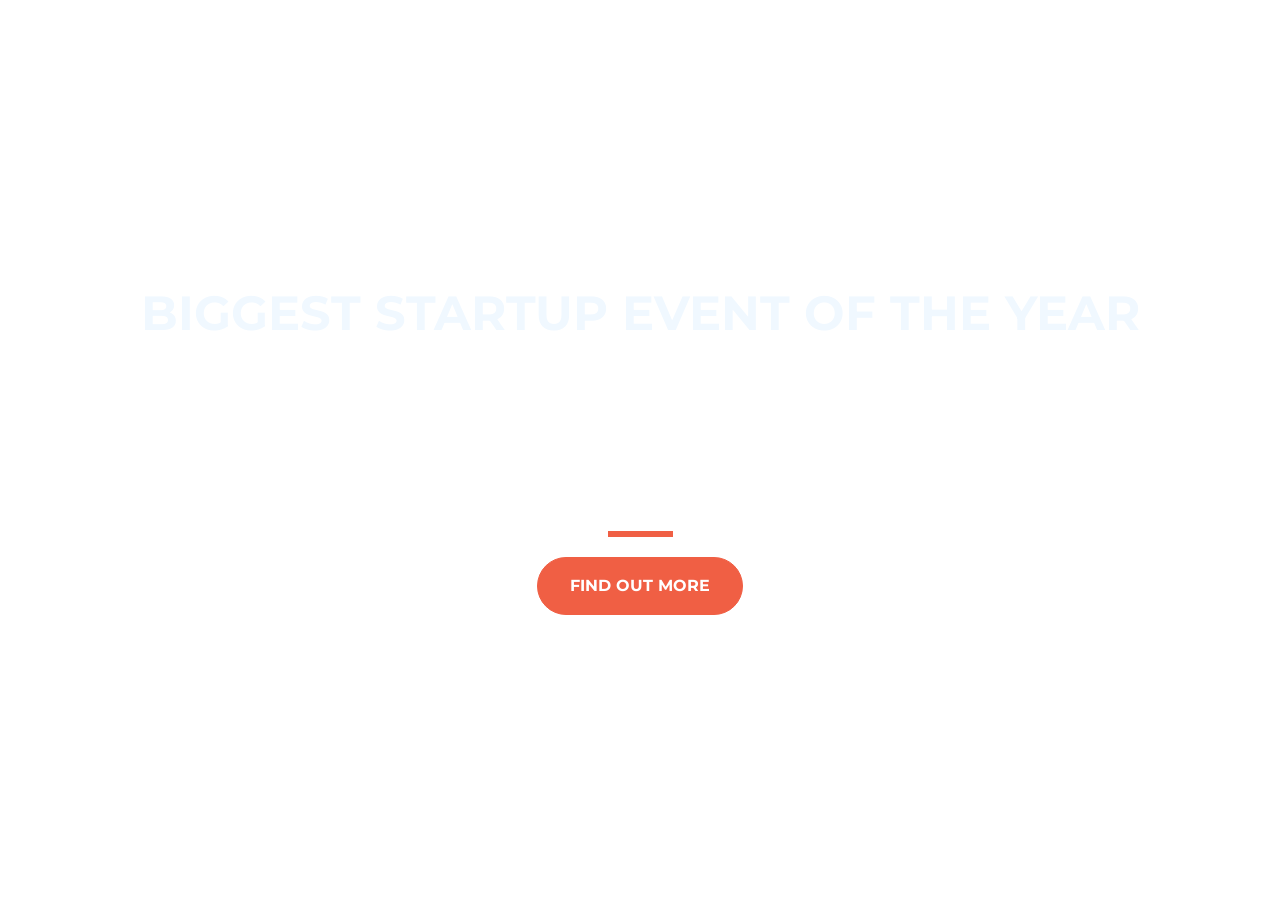
==== index.html @ ffcfa3ed "uploading website" ====
<!DOCTYPE html>
<html>
  <head>
    <title>Startup</title>
    <!-- Required meta tags -->
    <meta charset="utf-8" />
    <meta
      name="viewport"
      content="width=device-width, initial-scale=1, shrink-to-fit=no"
    />
    <!-- Google Fonts -->
    <link
      href="https://fonts.googleapis.com/css?family=Montserrat"
      rel="stylesheet"
    />

    <!-- Note that the below Bootstrap file is a specific version. If you grab the most
    current from Bootstrap website, you will see the button grow transition being a lot faster
    than in my video.  Use whichever style sheet you like best! -->
    <!-- Bootstrap CSS from a CDN. This way you don't have to include the bootstrap file yourself -->
    <!-- CSS only -->
    <link
      href="https://cdn.jsdelivr.net/npm/bootstrap@5.3.0-alpha3/dist/css/bootstrap.min.css"
      rel="stylesheet"
      integrity="sha384-KK94CHFLLe+nY2dmCWGMq91rCGa5gtU4mk92HdvYe+M/SXH301p5ILy+dN9+nJOZ"
      crossorigin="anonymous"
    />
    <!-- My own stylesheet -->
    <link href="style.css" rel="stylesheet" />
  </head>
  <body>
    <div class="container d-flex align-items-center h-100">
      <div class="row">
        <header class="text-center col-12">
          <h1 class="text-uppercase">
            <strong>Biggest Startup event of the year</strong>
          </h1>
        </header>
        <div class="buffer col-12"></div>
        <section class="text-center col-12">
          <hr />
          <a href="https://mailchi.mp/f5db78d9e96d/startupcourse">
            <button class="btn btn-primary btn-xl">Find out more</button>
          </a>
        </section>
      </div>
    </div>
  </body>
</html>
---- style.css ----
body,
html {
  width: 100%;
  height: 100%;
  font-family: "Montserrat", sans-serif;
  background: url(header.jpg) no-repeat center center fixed;
  -webkit-background-size: cover;
  -moz-background-size: cover;
  -o-background-size: cover;
  background-size: cover;
}

h1 {
  font-size: 3em;
  color: aliceblue;
}

hr {
  margin: 20px auto;
  color: #f05f44;
  border: 3px solid #f05f44;
  max-width: 65px;
  opacity: 1;
}

.buffer {
  height: 10rem;
}

.btn {
  font-weight: 700;
  border-radius: 300px;
  text-transform: uppercase;
}
.btn-primary {
  background-color: #f05f44;
  border-color: #f05f44;
}
.btn-primary:hover {
  background-color: #ee4b08;
  border-color: #ee4b08;
  border-width: 4px;
}

.btn-xl {
  padding: 1rem 2rem;
}
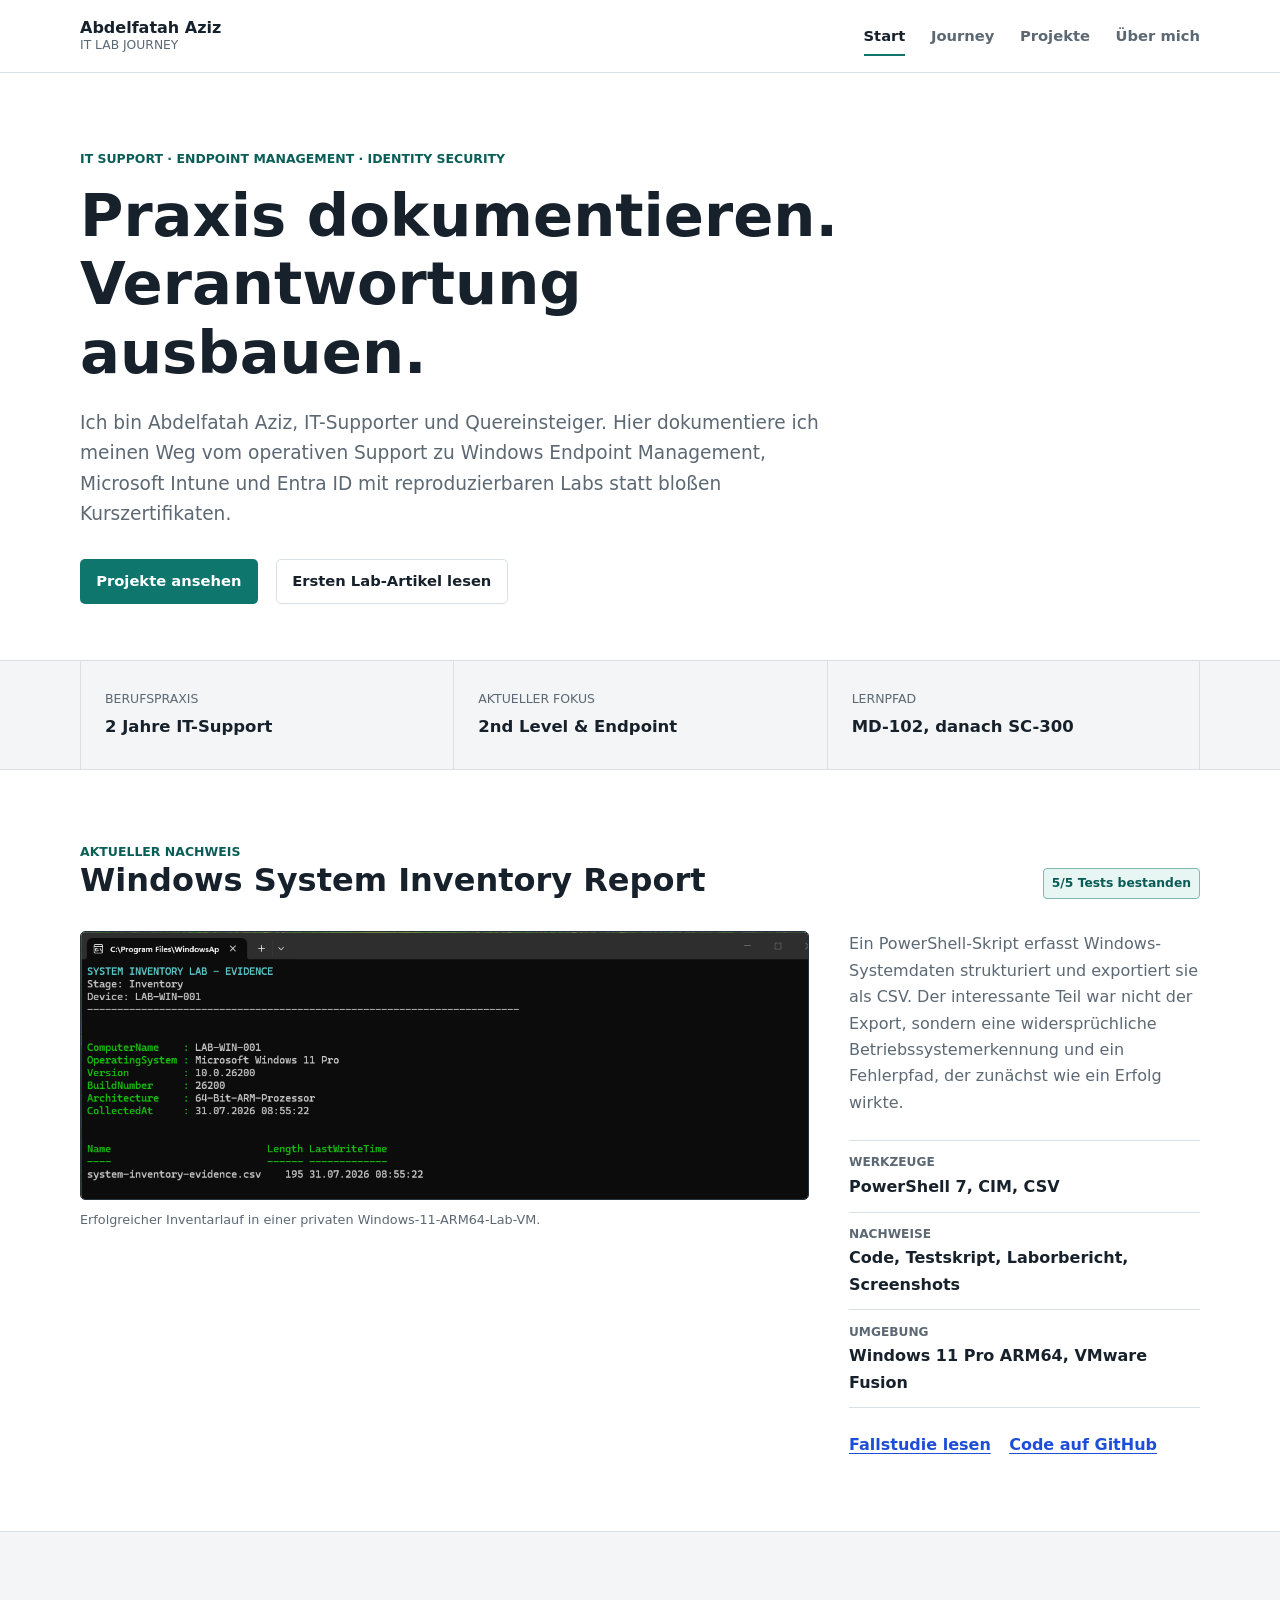
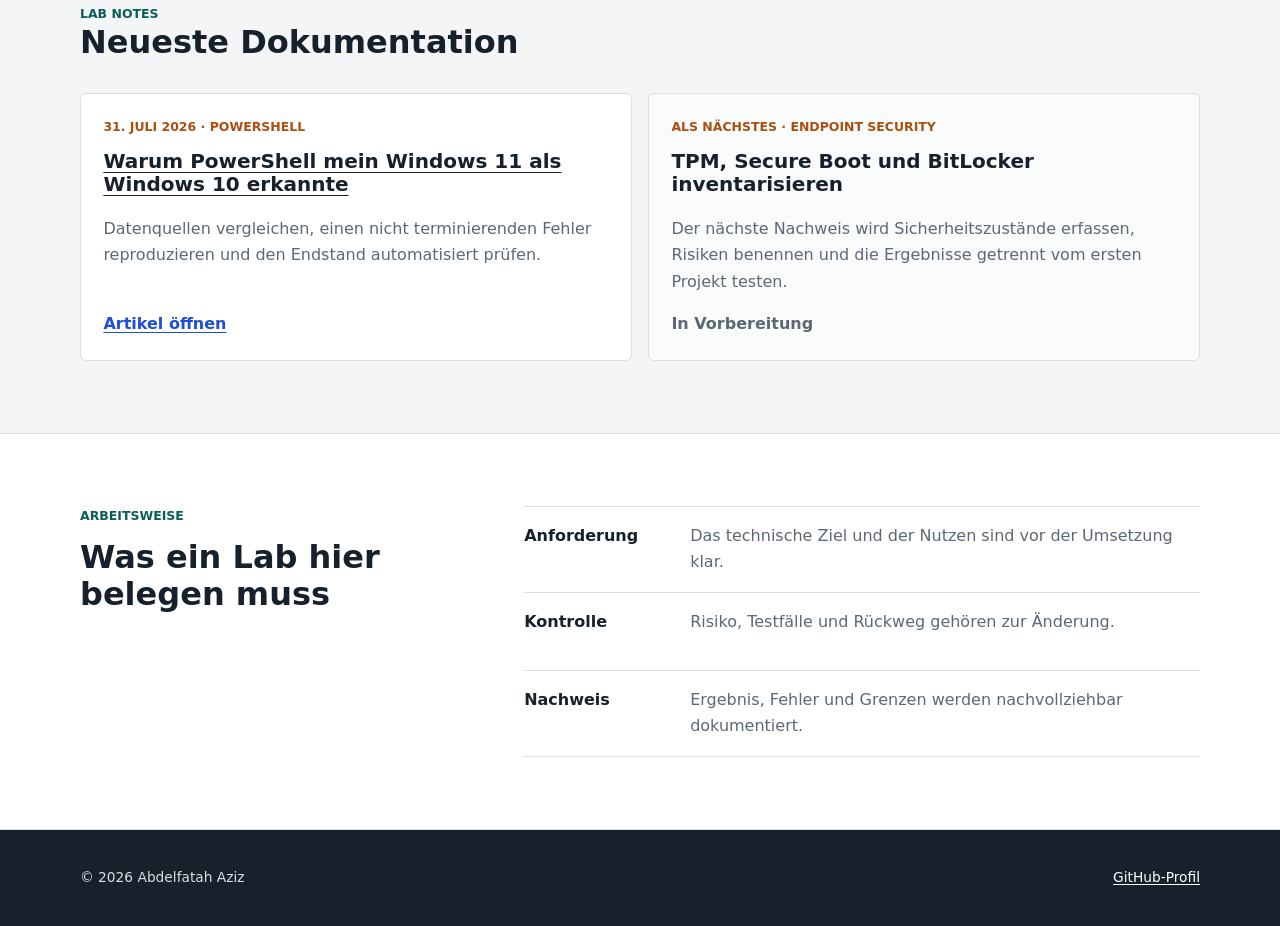
==== commit c676efda: "Build IT lab journey portfolio" ====
--- a/index.html
+++ b/index.html
@@ -1,49 +1,146 @@
-<!DOCTYPE html>
-<html>
+<!doctype html>
+<html lang="de">
   <head>
-    <title>Startup</title>
-    <!-- Required meta tags -->
-    <meta charset="utf-8" />
-    <meta
-      name="viewport"
-      content="width=device-width, initial-scale=1, shrink-to-fit=no"
-    />
-    <!-- Google Fonts -->
-    <link
-      href="https://fonts.googleapis.com/css?family=Montserrat"
-      rel="stylesheet"
-    />
-
-    <!-- Note that the below Bootstrap file is a specific version. If you grab the most
-    current from Bootstrap website, you will see the button grow transition being a lot faster
-    than in my video.  Use whichever style sheet you like best! -->
-    <!-- Bootstrap CSS from a CDN. This way you don't have to include the bootstrap file yourself -->
-    <!-- CSS only -->
-    <link
-      href="https://cdn.jsdelivr.net/npm/bootstrap@5.3.0-alpha3/dist/css/bootstrap.min.css"
-      rel="stylesheet"
-      integrity="sha384-KK94CHFLLe+nY2dmCWGMq91rCGa5gtU4mk92HdvYe+M/SXH301p5ILy+dN9+nJOZ"
-      crossorigin="anonymous"
-    />
-    <!-- My own stylesheet -->
-    <link href="style.css" rel="stylesheet" />
+    <meta charset="utf-8">
+    <meta name="viewport" content="width=device-width, initial-scale=1">
+    <title>Abdelfatah Aziz | IT Lab Journey</title>
+    <meta name="description" content="Dokumentierte Homelab-Projekte von Abdelfatah Aziz zu Windows, PowerShell, Endpoint Management, Intune und Entra ID.">
+    <meta name="theme-color" content="#17212b">
+    <meta property="og:title" content="Abdelfatah Aziz | IT Lab Journey">
+    <meta property="og:description" content="Vom IT-Support zu Endpoint Management und Identity Security, nachvollziehbar dokumentiert.">
+    <meta property="og:type" content="website">
+    <meta property="og:url" content="https://fadidelba.github.io/">
+    <meta property="og:image" content="https://fadidelba.github.io/assets/images/system-inventory/03-successful-inventory.png">
+    <link rel="canonical" href="https://fadidelba.github.io/">
+    <link rel="stylesheet" href="/assets/css/site.css">
   </head>
   <body>
-    <div class="container d-flex align-items-center h-100">
-      <div class="row">
-        <header class="text-center col-12">
-          <h1 class="text-uppercase">
-            <strong>Biggest Startup event of the year</strong>
-          </h1>
-        </header>
-        <div class="buffer col-12"></div>
-        <section class="text-center col-12">
-          <hr />
-          <a href="https://mailchi.mp/f5db78d9e96d/startupcourse">
-            <button class="btn btn-primary btn-xl">Find out more</button>
-          </a>
-        </section>
+    <a class="skip-link" href="#content">Zum Inhalt springen</a>
+    <header class="site-header">
+      <div class="shell header-inner">
+        <a class="brand" href="/" aria-label="Startseite Abdelfatah Aziz">
+          <span class="brand-name">Abdelfatah Aziz</span>
+          <span class="brand-role">IT Lab Journey</span>
+        </a>
+        <nav class="site-nav" aria-label="Hauptnavigation">
+          <a href="/" aria-current="page">Start</a>
+          <a href="/journey.html">Journey</a>
+          <a href="/projects.html">Projekte</a>
+          <a href="/about.html">Über mich</a>
+        </nav>
       </div>
-    </div>
+    </header>
+
+    <main id="content">
+      <section class="intro shell" aria-labelledby="intro-title">
+        <p class="eyebrow">IT Support · Endpoint Management · Identity Security</p>
+        <h1 id="intro-title">Praxis dokumentieren.<br>Verantwortung ausbauen.</h1>
+        <p class="intro-copy">
+          Ich bin Abdelfatah Aziz, IT-Supporter und Quereinsteiger. Hier dokumentiere
+          ich meinen Weg vom operativen Support zu Windows Endpoint Management,
+          Microsoft Intune und Entra ID mit reproduzierbaren Labs statt bloßen
+          Kurszertifikaten.
+        </p>
+        <div class="actions" aria-label="Direkteinstiege">
+          <a class="button button-primary" href="/projects.html">Projekte ansehen</a>
+          <a class="button button-secondary" href="/blog/windows-system-inventory.html">Ersten Lab-Artikel lesen</a>
+        </div>
+      </section>
+
+      <section class="proof-band" aria-label="Aktueller Stand">
+        <div class="shell proof-grid">
+          <div>
+            <span class="proof-label">Berufspraxis</span>
+            <strong>2 Jahre IT-Support</strong>
+          </div>
+          <div>
+            <span class="proof-label">Aktueller Fokus</span>
+            <strong>2nd Level &amp; Endpoint</strong>
+          </div>
+          <div>
+            <span class="proof-label">Lernpfad</span>
+            <strong>MD-102, danach SC-300</strong>
+          </div>
+        </div>
+      </section>
+
+      <section class="section shell" aria-labelledby="featured-title">
+        <div class="section-heading">
+          <div>
+            <p class="eyebrow">Aktueller Nachweis</p>
+            <h2 id="featured-title">Windows System Inventory Report</h2>
+          </div>
+          <span class="status-label">5/5 Tests bestanden</span>
+        </div>
+
+        <div class="featured-project">
+          <figure class="evidence-figure">
+            <img src="/assets/images/system-inventory/03-successful-inventory.png" alt="PowerShell-Ausgabe des erfolgreichen Windows-Systeminventars auf LAB-WIN-001" width="1090" height="400">
+            <figcaption>Erfolgreicher Inventarlauf in einer privaten Windows-11-ARM64-Lab-VM.</figcaption>
+          </figure>
+          <div class="featured-copy">
+            <p>
+              Ein PowerShell-Skript erfasst Windows-Systemdaten strukturiert und
+              exportiert sie als CSV. Der interessante Teil war nicht der Export,
+              sondern eine widersprüchliche Betriebssystemerkennung und ein
+              Fehlerpfad, der zunächst wie ein Erfolg wirkte.
+            </p>
+            <dl class="fact-list">
+              <div><dt>Werkzeuge</dt><dd>PowerShell 7, CIM, CSV</dd></div>
+              <div><dt>Nachweise</dt><dd>Code, Testskript, Laborbericht, Screenshots</dd></div>
+              <div><dt>Umgebung</dt><dd>Windows 11 Pro ARM64, VMware Fusion</dd></div>
+            </dl>
+            <div class="text-links">
+              <a href="/blog/windows-system-inventory.html">Fallstudie lesen</a>
+              <a href="https://github.com/fadidelba/windows-system-inventory" rel="noopener noreferrer">Code auf GitHub</a>
+            </div>
+          </div>
+        </div>
+      </section>
+
+      <section class="section section-muted" aria-labelledby="latest-title">
+        <div class="shell">
+          <div class="section-heading">
+            <div>
+              <p class="eyebrow">Lab Notes</p>
+              <h2 id="latest-title">Neueste Dokumentation</h2>
+            </div>
+          </div>
+          <div class="entry-grid">
+            <article class="entry-card">
+              <p class="entry-meta"><time datetime="2026-07-31">31. Juli 2026</time> · PowerShell</p>
+              <h3><a href="/blog/windows-system-inventory.html">Warum PowerShell mein Windows 11 als Windows 10 erkannte</a></h3>
+              <p>Datenquellen vergleichen, einen nicht terminierenden Fehler reproduzieren und den Endstand automatisiert prüfen.</p>
+              <a class="entry-link" href="/blog/windows-system-inventory.html">Artikel öffnen</a>
+            </article>
+            <article class="entry-card entry-card-next">
+              <p class="entry-meta">Als Nächstes · Endpoint Security</p>
+              <h3>TPM, Secure Boot und BitLocker inventarisieren</h3>
+              <p>Der nächste Nachweis wird Sicherheitszustände erfassen, Risiken benennen und die Ergebnisse getrennt vom ersten Projekt testen.</p>
+              <span class="entry-link entry-link-muted">In Vorbereitung</span>
+            </article>
+          </div>
+        </div>
+      </section>
+
+      <section class="section shell principles" aria-labelledby="principles-title">
+        <div>
+          <p class="eyebrow">Arbeitsweise</p>
+          <h2 id="principles-title">Was ein Lab hier belegen muss</h2>
+        </div>
+        <ol class="principle-list">
+          <li><strong>Anforderung</strong><span>Das technische Ziel und der Nutzen sind vor der Umsetzung klar.</span></li>
+          <li><strong>Kontrolle</strong><span>Risiko, Testfälle und Rückweg gehören zur Änderung.</span></li>
+          <li><strong>Nachweis</strong><span>Ergebnis, Fehler und Grenzen werden nachvollziehbar dokumentiert.</span></li>
+        </ol>
+      </section>
+    </main>
+
+    <footer class="site-footer">
+      <div class="shell footer-inner">
+        <p>© 2026 Abdelfatah Aziz</p>
+        <p><a href="https://github.com/fadidelba" rel="noopener noreferrer">GitHub-Profil</a></p>
+      </div>
+    </footer>
   </body>
 </html>
--- a/assets/css/site.css
+++ b/assets/css/site.css
@@ -0,0 +1,990 @@
+:root {
+  color-scheme: light;
+  --ink: #17212b;
+  --muted: #5c6873;
+  --soft: #f3f5f6;
+  --surface: #ffffff;
+  --border: #d9dfe3;
+  --accent: #0f766e;
+  --accent-dark: #0b5e58;
+  --link: #1d4ed8;
+  --warm: #a94f12;
+  --code: #101820;
+  --max-width: 1120px;
+}
+
+* {
+  box-sizing: border-box;
+}
+
+html {
+  scroll-behavior: smooth;
+}
+
+body {
+  margin: 0;
+  min-width: 320px;
+  background: var(--surface);
+  color: var(--ink);
+  font-family: Inter, ui-sans-serif, system-ui, -apple-system, BlinkMacSystemFont, "Segoe UI", sans-serif;
+  font-size: 16px;
+  line-height: 1.65;
+  letter-spacing: 0;
+}
+
+img {
+  display: block;
+  max-width: 100%;
+  height: auto;
+}
+
+a {
+  color: var(--link);
+  text-underline-offset: 0.18em;
+  text-decoration-thickness: 1px;
+}
+
+a:hover {
+  text-decoration-thickness: 2px;
+}
+
+a:focus-visible,
+button:focus-visible {
+  outline: 3px solid #f0a34a;
+  outline-offset: 3px;
+}
+
+h1,
+h2,
+h3,
+p {
+  margin-top: 0;
+}
+
+h1,
+h2,
+h3 {
+  line-height: 1.16;
+  letter-spacing: 0;
+}
+
+h1 {
+  font-size: 3rem;
+  margin-bottom: 1.25rem;
+}
+
+h2 {
+  font-size: 2rem;
+  margin-bottom: 1rem;
+}
+
+h3 {
+  font-size: 1.25rem;
+}
+
+code,
+pre {
+  font-family: "SFMono-Regular", Consolas, "Liberation Mono", monospace;
+}
+
+code {
+  font-size: 0.92em;
+}
+
+:not(pre) > code {
+  padding: 0.12rem 0.3rem;
+  border: 1px solid var(--border);
+  border-radius: 3px;
+  background: var(--soft);
+}
+
+pre {
+  overflow-x: auto;
+  margin: 1.5rem 0;
+  padding: 1.15rem 1.25rem;
+  border-radius: 5px;
+  background: var(--code);
+  color: #edf4f7;
+  font-size: 0.9rem;
+  line-height: 1.6;
+}
+
+.shell {
+  width: min(100% - 48px, var(--max-width));
+  margin-inline: auto;
+}
+
+.skip-link {
+  position: fixed;
+  top: 0.75rem;
+  left: 0.75rem;
+  z-index: 100;
+  transform: translateY(-200%);
+  padding: 0.55rem 0.8rem;
+  background: var(--ink);
+  color: #fff;
+}
+
+.skip-link:focus {
+  transform: translateY(0);
+}
+
+.site-header {
+  position: sticky;
+  top: 0;
+  z-index: 20;
+  border-bottom: 1px solid var(--border);
+  background: rgba(255, 255, 255, 0.96);
+}
+
+.header-inner {
+  min-height: 72px;
+  display: flex;
+  align-items: center;
+  justify-content: space-between;
+  gap: 2rem;
+}
+
+.brand {
+  display: flex;
+  flex-direction: column;
+  color: var(--ink);
+  text-decoration: none;
+  line-height: 1.25;
+}
+
+.brand-name {
+  font-weight: 760;
+}
+
+.brand-role {
+  color: var(--muted);
+  font-size: 0.77rem;
+  text-transform: uppercase;
+}
+
+.site-nav {
+  display: flex;
+  align-items: center;
+  gap: 1.6rem;
+  white-space: nowrap;
+}
+
+.site-nav a {
+  position: relative;
+  color: var(--muted);
+  font-size: 0.92rem;
+  font-weight: 650;
+  text-decoration: none;
+}
+
+.site-nav a:hover,
+.site-nav a[aria-current="page"] {
+  color: var(--ink);
+}
+
+.site-nav a[aria-current="page"]::after {
+  content: "";
+  position: absolute;
+  right: 0;
+  bottom: -0.48rem;
+  left: 0;
+  height: 2px;
+  background: var(--accent);
+}
+
+.intro {
+  min-height: 470px;
+  padding-block: 76px 56px;
+  display: flex;
+  flex-direction: column;
+  justify-content: center;
+}
+
+.eyebrow {
+  margin-bottom: 0.75rem;
+  color: var(--accent-dark);
+  font-size: 0.78rem;
+  font-weight: 800;
+  text-transform: uppercase;
+}
+
+.intro h1 {
+  max-width: 800px;
+  font-size: 3.7rem;
+}
+
+.intro-copy {
+  max-width: 760px;
+  margin-bottom: 1.8rem;
+  color: var(--muted);
+  font-size: 1.16rem;
+}
+
+.actions,
+.text-links {
+  display: flex;
+  flex-wrap: wrap;
+  align-items: center;
+  gap: 0.75rem 1.15rem;
+}
+
+.button {
+  min-height: 44px;
+  display: inline-flex;
+  align-items: center;
+  justify-content: center;
+  padding: 0.58rem 0.95rem;
+  border: 1px solid transparent;
+  border-radius: 5px;
+  font-size: 0.92rem;
+  font-weight: 750;
+  text-decoration: none;
+}
+
+.button-primary {
+  background: var(--accent);
+  color: #fff;
+}
+
+.button-primary:hover {
+  background: var(--accent-dark);
+}
+
+.button-secondary {
+  border-color: var(--border);
+  background: var(--surface);
+  color: var(--ink);
+}
+
+.button-secondary:hover {
+  border-color: #9ca7ae;
+  background: var(--soft);
+}
+
+.button-full {
+  width: 100%;
+}
+
+.proof-band {
+  border-block: 1px solid var(--border);
+  background: var(--soft);
+}
+
+.proof-grid {
+  display: grid;
+  grid-template-columns: repeat(3, minmax(0, 1fr));
+}
+
+.proof-grid > div {
+  min-height: 108px;
+  display: flex;
+  flex-direction: column;
+  justify-content: center;
+  padding: 1.25rem 1.5rem;
+  border-left: 1px solid var(--border);
+}
+
+.proof-grid > div:last-child {
+  border-right: 1px solid var(--border);
+}
+
+.proof-label {
+  margin-bottom: 0.2rem;
+  color: var(--muted);
+  font-size: 0.78rem;
+  text-transform: uppercase;
+}
+
+.proof-grid strong {
+  font-size: 1.03rem;
+}
+
+.section {
+  padding-block: 72px;
+}
+
+.section-muted {
+  border-block: 1px solid var(--border);
+  background: var(--soft);
+}
+
+.section-heading {
+  margin-bottom: 2rem;
+  display: flex;
+  align-items: end;
+  justify-content: space-between;
+  gap: 1.5rem;
+}
+
+.section-heading h2,
+.section-heading p {
+  margin-bottom: 0;
+}
+
+.status-label {
+  display: inline-block;
+  padding: 0.3rem 0.5rem;
+  border: 1px solid #80b9b4;
+  border-radius: 4px;
+  background: #e7f5f3;
+  color: #095b55;
+  font-size: 0.77rem;
+  font-weight: 750;
+  white-space: nowrap;
+}
+
+.status-planned {
+  border-color: #e3bb91;
+  background: #fff3e7;
+  color: #87400e;
+}
+
+.featured-project {
+  display: grid;
+  grid-template-columns: minmax(0, 1.35fr) minmax(310px, 0.65fr);
+  gap: 2.5rem;
+  align-items: start;
+}
+
+.evidence-figure,
+.article-hero,
+.prose figure {
+  margin: 0;
+}
+
+.evidence-figure img,
+.article-hero img,
+.prose figure img,
+.project-visual img {
+  width: 100%;
+  border: 1px solid #26323c;
+  border-radius: 5px;
+  background: #0e1114;
+}
+
+figcaption {
+  margin-top: 0.55rem;
+  color: var(--muted);
+  font-size: 0.8rem;
+}
+
+.featured-copy > p {
+  color: var(--muted);
+}
+
+.fact-list {
+  margin: 1.5rem 0;
+}
+
+.fact-list > div {
+  padding-block: 0.7rem;
+  border-top: 1px solid var(--border);
+}
+
+.fact-list > div:last-child {
+  border-bottom: 1px solid var(--border);
+}
+
+.fact-list dt {
+  margin-bottom: 0.1rem;
+  color: var(--muted);
+  font-size: 0.76rem;
+  font-weight: 700;
+  text-transform: uppercase;
+}
+
+.fact-list dd {
+  margin: 0;
+  font-weight: 650;
+}
+
+.text-links a,
+.entry-link,
+.timeline-item a,
+.back-link,
+.article-callout a {
+  font-weight: 750;
+}
+
+.entry-grid {
+  display: grid;
+  grid-template-columns: repeat(2, minmax(0, 1fr));
+  gap: 1rem;
+}
+
+.entry-card {
+  min-height: 240px;
+  display: flex;
+  flex-direction: column;
+  padding: 1.4rem;
+  border: 1px solid var(--border);
+  border-radius: 6px;
+  background: var(--surface);
+}
+
+.entry-card h3 a {
+  color: var(--ink);
+}
+
+.entry-card p:not(.entry-meta) {
+  color: var(--muted);
+}
+
+.entry-meta {
+  color: var(--warm);
+  font-size: 0.78rem;
+  font-weight: 750;
+  text-transform: uppercase;
+}
+
+.entry-link {
+  margin-top: auto;
+}
+
+.entry-link-muted {
+  color: var(--muted);
+}
+
+.entry-card-next {
+  background: #fafbfb;
+}
+
+.principles {
+  display: grid;
+  grid-template-columns: 0.72fr 1.28fr;
+  gap: 4rem;
+  align-items: start;
+}
+
+.principle-list {
+  margin: 0;
+  padding: 0;
+  list-style: none;
+  counter-reset: principles;
+}
+
+.principle-list li {
+  min-height: 78px;
+  display: grid;
+  grid-template-columns: 150px 1fr;
+  gap: 1rem;
+  align-items: start;
+  padding-block: 1rem;
+  border-top: 1px solid var(--border);
+}
+
+.principle-list li:last-child {
+  border-bottom: 1px solid var(--border);
+}
+
+.principle-list span {
+  color: var(--muted);
+}
+
+.page-header {
+  padding-block: 76px 52px;
+  border-bottom: 1px solid var(--border);
+}
+
+.page-header h1 {
+  max-width: 760px;
+}
+
+.page-header > p:last-child {
+  max-width: 720px;
+  margin-bottom: 0;
+  color: var(--muted);
+  font-size: 1.12rem;
+}
+
+.timeline {
+  max-width: 920px;
+}
+
+.timeline-item {
+  display: grid;
+  grid-template-columns: 150px 1fr;
+  gap: 2.5rem;
+  padding-block: 2rem;
+  border-top: 1px solid var(--border);
+}
+
+.timeline-item:last-child {
+  border-bottom: 1px solid var(--border);
+}
+
+.timeline-marker span,
+.project-number {
+  color: var(--muted);
+  font-size: 0.78rem;
+  font-weight: 800;
+  text-transform: uppercase;
+}
+
+.timeline-item h2 {
+  font-size: 1.45rem;
+}
+
+.timeline-item p {
+  color: var(--muted);
+}
+
+.timeline-current .timeline-marker span {
+  color: var(--accent-dark);
+}
+
+.callout {
+  display: grid;
+  grid-template-columns: 0.85fr 1.15fr;
+  gap: 4rem;
+  align-items: start;
+}
+
+.callout p:last-child {
+  color: var(--muted);
+  font-size: 1.05rem;
+}
+
+.project-list {
+  display: grid;
+  gap: 1.25rem;
+}
+
+.project-card {
+  display: grid;
+  grid-template-columns: minmax(320px, 0.9fr) minmax(0, 1.1fr);
+  overflow: hidden;
+  border: 1px solid var(--border);
+  border-radius: 6px;
+  background: var(--surface);
+}
+
+.project-visual {
+  min-height: 100%;
+  display: flex;
+  align-items: center;
+  padding: 1.35rem;
+  background: #202a33;
+}
+
+.project-visual img {
+  border-color: #53616d;
+}
+
+.project-body {
+  padding: 2rem;
+}
+
+.project-topline {
+  margin-bottom: 1.5rem;
+  display: flex;
+  align-items: center;
+  justify-content: space-between;
+  gap: 1rem;
+}
+
+.project-body > p {
+  color: var(--muted);
+}
+
+.tag-list {
+  margin: 1.4rem 0;
+  padding: 0;
+  display: flex;
+  flex-wrap: wrap;
+  gap: 0.45rem;
+  list-style: none;
+}
+
+.tag-list li {
+  padding: 0.22rem 0.45rem;
+  border: 1px solid var(--border);
+  border-radius: 4px;
+  background: var(--soft);
+  color: #3f4b55;
+  font-size: 0.78rem;
+  font-weight: 650;
+}
+
+.project-placeholder {
+  min-height: 310px;
+  display: grid;
+  place-items: center;
+  background: #293541;
+  color: #b9c5ce;
+}
+
+.project-placeholder span {
+  font-family: "SFMono-Regular", Consolas, monospace;
+  font-size: 4rem;
+  font-weight: 700;
+}
+
+.project-planned {
+  opacity: 0.9;
+}
+
+.about-grid {
+  display: grid;
+  grid-template-columns: minmax(0, 1.25fr) minmax(290px, 0.75fr);
+  gap: 4.5rem;
+  align-items: start;
+}
+
+.prose {
+  color: #303b44;
+}
+
+.prose h2 {
+  margin-top: 2.6rem;
+  color: var(--ink);
+}
+
+.prose h2:first-child {
+  margin-top: 0;
+}
+
+.prose p,
+.prose li {
+  max-width: 760px;
+}
+
+.prose figure {
+  margin-block: 2rem;
+}
+
+.profile-facts {
+  padding: 1.4rem;
+  border: 1px solid var(--border);
+  border-radius: 6px;
+  background: var(--soft);
+}
+
+.profile-facts h2 {
+  font-size: 1.25rem;
+}
+
+.article {
+  padding-block: 68px 88px;
+}
+
+.article-header {
+  max-width: 900px;
+  margin-bottom: 2.5rem;
+}
+
+.back-link {
+  display: inline-block;
+  margin-bottom: 2rem;
+  font-size: 0.88rem;
+}
+
+.article-header h1 {
+  font-size: 3.3rem;
+}
+
+.article-lead {
+  max-width: 800px;
+  color: var(--muted);
+  font-size: 1.2rem;
+}
+
+.article-meta {
+  display: flex;
+  flex-wrap: wrap;
+  gap: 0.55rem 1.25rem;
+  color: var(--muted);
+  font-size: 0.86rem;
+}
+
+.article-hero {
+  margin-bottom: 4rem;
+}
+
+.article-layout {
+  display: grid;
+  grid-template-columns: 180px minmax(0, 760px);
+  gap: 4rem;
+  justify-content: center;
+  align-items: start;
+}
+
+.article-toc {
+  position: sticky;
+  top: 100px;
+  display: flex;
+  flex-direction: column;
+  gap: 0.45rem;
+  padding-left: 1rem;
+  border-left: 2px solid var(--border);
+  font-size: 0.84rem;
+}
+
+.article-toc strong {
+  margin-bottom: 0.3rem;
+}
+
+.article-toc a {
+  color: var(--muted);
+}
+
+.article-body section {
+  margin-bottom: 3.5rem;
+  scroll-margin-top: 100px;
+}
+
+.article-body h2 {
+  font-size: 1.8rem;
+}
+
+.article-callout {
+  margin-top: 2rem;
+  padding: 1.25rem;
+  border-left: 4px solid var(--accent);
+  background: #eef7f6;
+}
+
+.article-callout p {
+  margin: 0.35rem 0 0.65rem;
+}
+
+.not-found {
+  min-height: 100vh;
+  display: flex;
+  flex-direction: column;
+  align-items: flex-start;
+  justify-content: center;
+}
+
+.not-found p:not(.eyebrow) {
+  color: var(--muted);
+}
+
+.site-footer {
+  border-top: 1px solid var(--border);
+  background: var(--ink);
+  color: #d9e0e5;
+}
+
+.footer-inner {
+  min-height: 96px;
+  display: flex;
+  align-items: center;
+  justify-content: space-between;
+  gap: 1rem;
+}
+
+.footer-inner p {
+  margin: 0;
+  font-size: 0.86rem;
+}
+
+.footer-inner a {
+  color: #fff;
+}
+
+@media (max-width: 820px) {
+  .intro h1,
+  .article-header h1 {
+    font-size: 2.65rem;
+  }
+
+  .featured-project,
+  .project-card,
+  .about-grid,
+  .principles,
+  .callout {
+    grid-template-columns: 1fr;
+  }
+
+  .principles,
+  .callout,
+  .about-grid {
+    gap: 2rem;
+  }
+
+  .project-visual {
+    min-height: 280px;
+  }
+
+  .article-layout {
+    grid-template-columns: 1fr;
+    gap: 2rem;
+  }
+
+  .article-toc {
+    position: static;
+    display: grid;
+    grid-template-columns: repeat(2, minmax(0, 1fr));
+    padding: 1rem;
+    border: 1px solid var(--border);
+  }
+
+  .article-toc strong {
+    grid-column: 1 / -1;
+  }
+}
+
+@media (max-width: 660px) {
+  .shell {
+    width: min(100% - 32px, var(--max-width));
+  }
+
+  h1 {
+    font-size: 2.25rem;
+  }
+
+  h2 {
+    font-size: 1.65rem;
+  }
+
+  .site-header {
+    position: static;
+  }
+
+  .header-inner {
+    padding-block: 0.85rem;
+    align-items: flex-start;
+    flex-direction: column;
+    gap: 0.75rem;
+  }
+
+  .site-nav {
+    width: 100%;
+    gap: 0.85rem 1.2rem;
+    flex-wrap: wrap;
+  }
+
+  .site-nav a {
+    font-size: 0.86rem;
+  }
+
+  .site-nav a[aria-current="page"]::after {
+    bottom: -0.25rem;
+  }
+
+  .intro {
+    min-height: 0;
+    padding-block: 52px 44px;
+  }
+
+  .intro h1,
+  .article-header h1 {
+    font-size: 2.35rem;
+  }
+
+  .intro-copy,
+  .article-lead {
+    font-size: 1.04rem;
+  }
+
+  .actions {
+    align-items: stretch;
+    flex-direction: column;
+  }
+
+  .button {
+    width: 100%;
+  }
+
+  .proof-grid,
+  .entry-grid {
+    grid-template-columns: 1fr;
+  }
+
+  .proof-grid > div,
+  .proof-grid > div:last-child {
+    min-height: 86px;
+    padding-inline: 0;
+    border-right: 0;
+    border-left: 0;
+    border-bottom: 1px solid var(--border);
+  }
+
+  .proof-grid > div:last-child {
+    border-bottom: 0;
+  }
+
+  .section,
+  .article {
+    padding-block: 52px;
+  }
+
+  .page-header {
+    padding-block: 52px 38px;
+  }
+
+  .section-heading {
+    align-items: flex-start;
+    flex-direction: column;
+  }
+
+  .principle-list li,
+  .timeline-item {
+    grid-template-columns: 1fr;
+    gap: 0.5rem;
+  }
+
+  .project-card {
+    grid-template-columns: minmax(0, 1fr);
+  }
+
+  .project-visual,
+  .project-placeholder {
+    min-height: 220px;
+  }
+
+  .project-body {
+    padding: 1.3rem;
+  }
+
+  .article-header {
+    margin-bottom: 2rem;
+  }
+
+  .article-hero {
+    margin-bottom: 2.5rem;
+  }
+
+  .article-toc {
+    grid-template-columns: 1fr;
+  }
+
+  pre {
+    margin-inline: -16px;
+    border-radius: 0;
+    font-size: 0.8rem;
+  }
+
+  .footer-inner {
+    padding-block: 1.5rem;
+    align-items: flex-start;
+    flex-direction: column;
+    justify-content: center;
+  }
+}
+
+@media (prefers-reduced-motion: reduce) {
+  html {
+    scroll-behavior: auto;
+  }
+}
+
+@media print {
+  .site-header,
+  .site-footer,
+  .article-toc,
+  .actions {
+    display: none;
+  }
+
+  body {
+    color: #000;
+  }
+
+  .article,
+  .section {
+    padding-block: 1rem;
+  }
+}
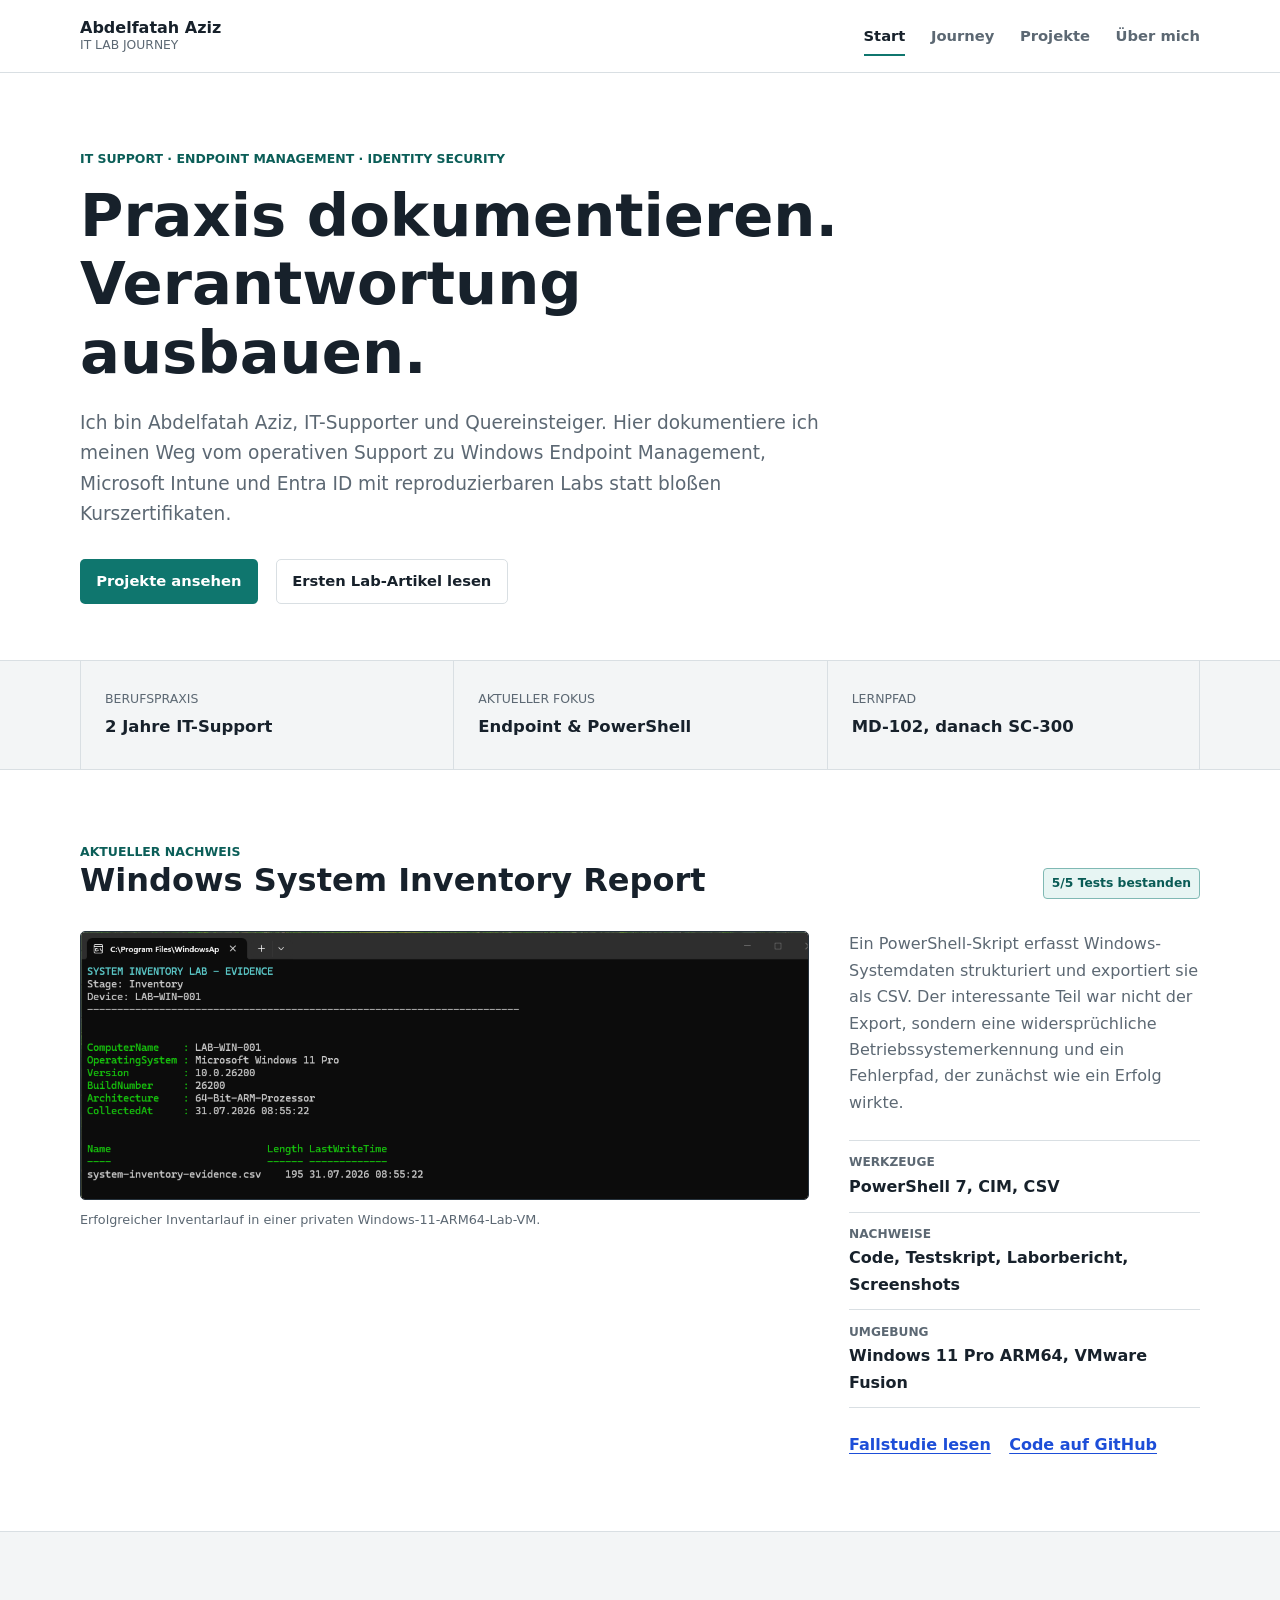
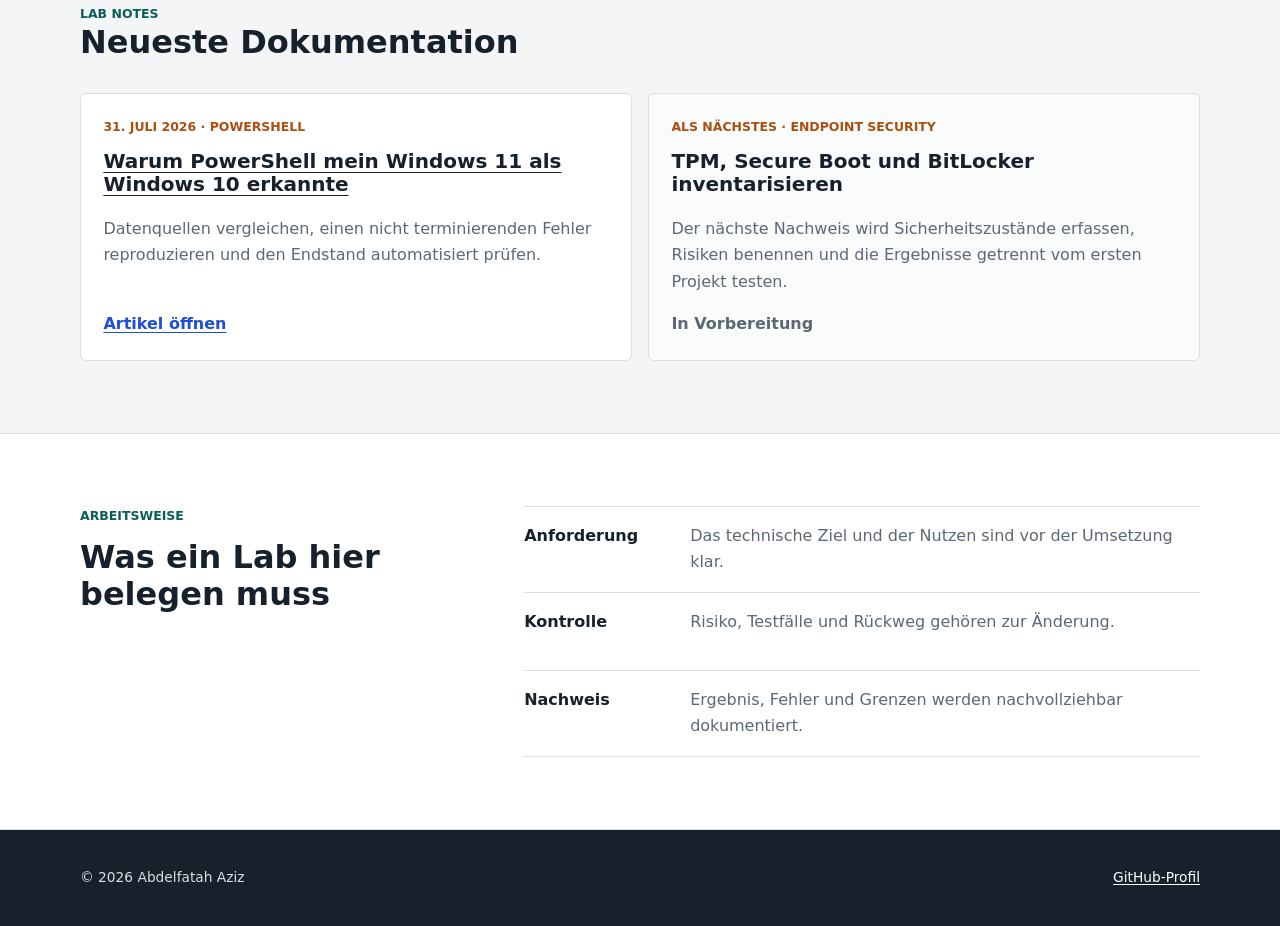
==== commit f739f171: "Clarify current IT support role" ====
--- a/index.html
+++ b/index.html
@@ -12,6 +12,7 @@
     <meta property="og:url" content="https://fadidelba.github.io/">
     <meta property="og:image" content="https://fadidelba.github.io/assets/images/system-inventory/03-successful-inventory.png">
     <link rel="canonical" href="https://fadidelba.github.io/">
+    <link rel="icon" href="/favicon.svg" type="image/svg+xml">
     <link rel="stylesheet" href="/assets/css/site.css">
   </head>
   <body>
@@ -55,7 +56,7 @@
           </div>
           <div>
             <span class="proof-label">Aktueller Fokus</span>
-            <strong>2nd Level &amp; Endpoint</strong>
+            <strong>Endpoint &amp; PowerShell</strong>
           </div>
           <div>
             <span class="proof-label">Lernpfad</span>
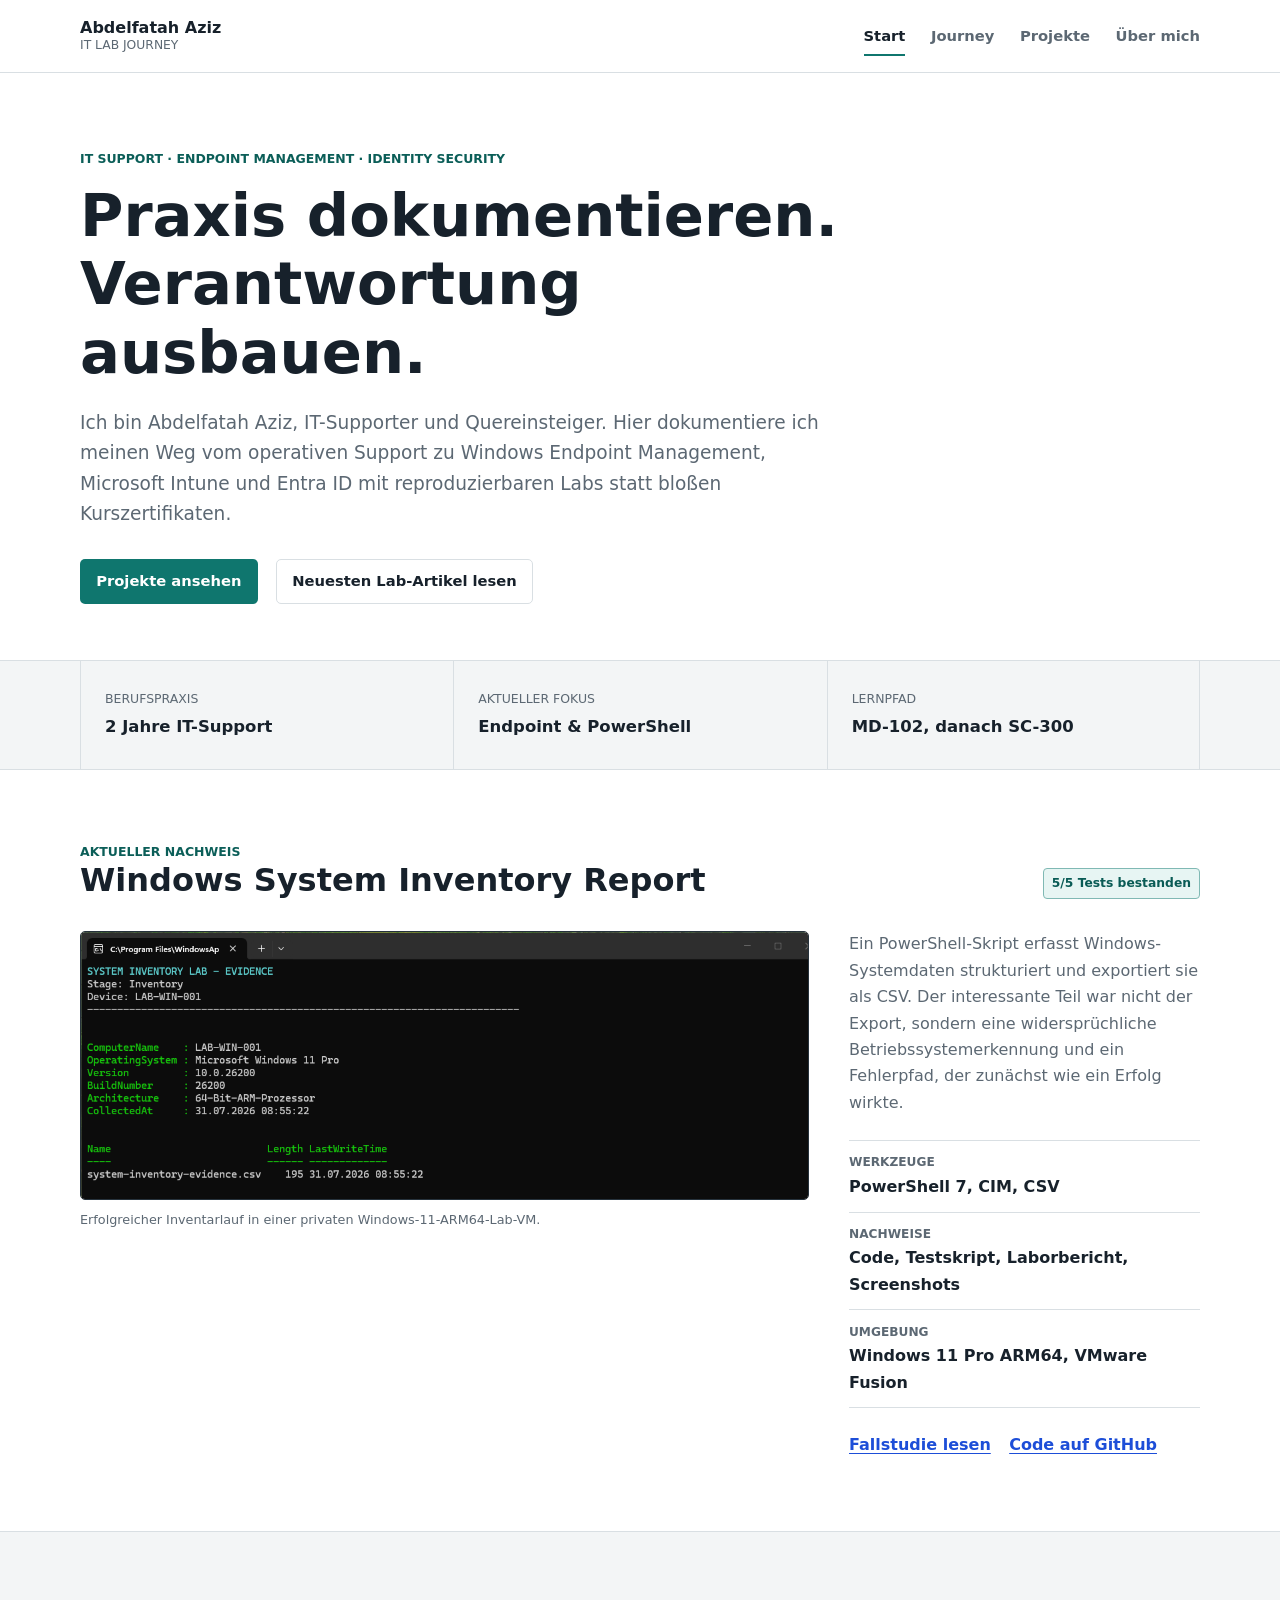
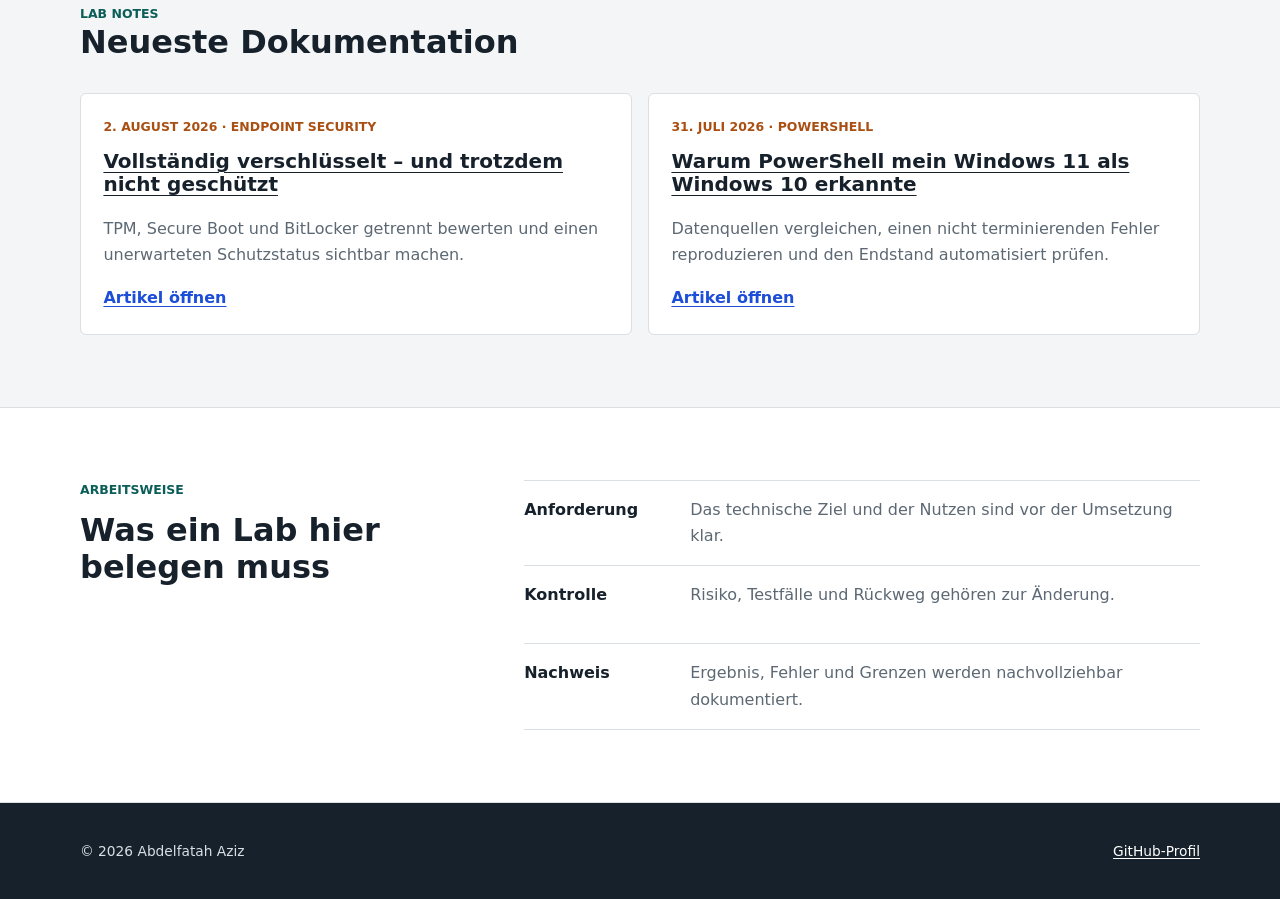
==== commit 20b5c87d: "Publish endpoint security lab article" ====
--- a/index.html
+++ b/index.html
@@ -44,7 +44,7 @@
         </p>
         <div class="actions" aria-label="Direkteinstiege">
           <a class="button button-primary" href="/projects.html">Projekte ansehen</a>
-          <a class="button button-secondary" href="/blog/windows-system-inventory.html">Ersten Lab-Artikel lesen</a>
+          <a class="button button-secondary" href="/blog/endpoint-security-readiness.html">Neuesten Lab-Artikel lesen</a>
         </div>
       </section>
 
@@ -109,16 +109,16 @@
           </div>
           <div class="entry-grid">
             <article class="entry-card">
+              <p class="entry-meta"><time datetime="2026-08-02">2. August 2026</time> · Endpoint Security</p>
+              <h3><a href="/blog/endpoint-security-readiness.html">Vollständig verschlüsselt – und trotzdem nicht geschützt</a></h3>
+              <p>TPM, Secure Boot und BitLocker getrennt bewerten und einen unerwarteten Schutzstatus sichtbar machen.</p>
+              <a class="entry-link" href="/blog/endpoint-security-readiness.html">Artikel öffnen</a>
+            </article>
+            <article class="entry-card">
               <p class="entry-meta"><time datetime="2026-07-31">31. Juli 2026</time> · PowerShell</p>
               <h3><a href="/blog/windows-system-inventory.html">Warum PowerShell mein Windows 11 als Windows 10 erkannte</a></h3>
               <p>Datenquellen vergleichen, einen nicht terminierenden Fehler reproduzieren und den Endstand automatisiert prüfen.</p>
               <a class="entry-link" href="/blog/windows-system-inventory.html">Artikel öffnen</a>
-            </article>
-            <article class="entry-card entry-card-next">
-              <p class="entry-meta">Als Nächstes · Endpoint Security</p>
-              <h3>TPM, Secure Boot und BitLocker inventarisieren</h3>
-              <p>Der nächste Nachweis wird Sicherheitszustände erfassen, Risiken benennen und die Ergebnisse getrennt vom ersten Projekt testen.</p>
-              <span class="entry-link entry-link-muted">In Vorbereitung</span>
             </article>
           </div>
         </div>
--- a/assets/css/site.css
+++ b/assets/css/site.css
@@ -621,6 +621,59 @@
   font-weight: 700;
 }
 
+.state-summary {
+  overflow: hidden;
+  border: 1px solid #44515c;
+  border-radius: 6px;
+  background: #101820;
+  color: #edf4f7;
+  font-family: "SFMono-Regular", Consolas, "Liberation Mono", monospace;
+}
+
+.state-summary-compact {
+  width: 100%;
+}
+
+.state-row {
+  min-height: 68px;
+  display: flex;
+  align-items: center;
+  justify-content: space-between;
+  gap: 1rem;
+  padding: 1rem 1.2rem;
+  border-bottom: 1px solid #33414c;
+}
+
+.state-row:last-child {
+  border-bottom: 0;
+}
+
+.state-row span {
+  color: #b9c5ce;
+}
+
+.state-row strong {
+  font-size: 0.86rem;
+}
+
+.state-ready {
+  color: #74d5c8;
+}
+
+.state-action {
+  color: #ffb76e;
+}
+
+.article-result {
+  max-width: 920px;
+  margin-bottom: 4rem;
+}
+
+.article-result .state-row {
+  min-height: 76px;
+  padding-inline: 1.5rem;
+}
+
 .project-planned {
   opacity: 0.9;
 }
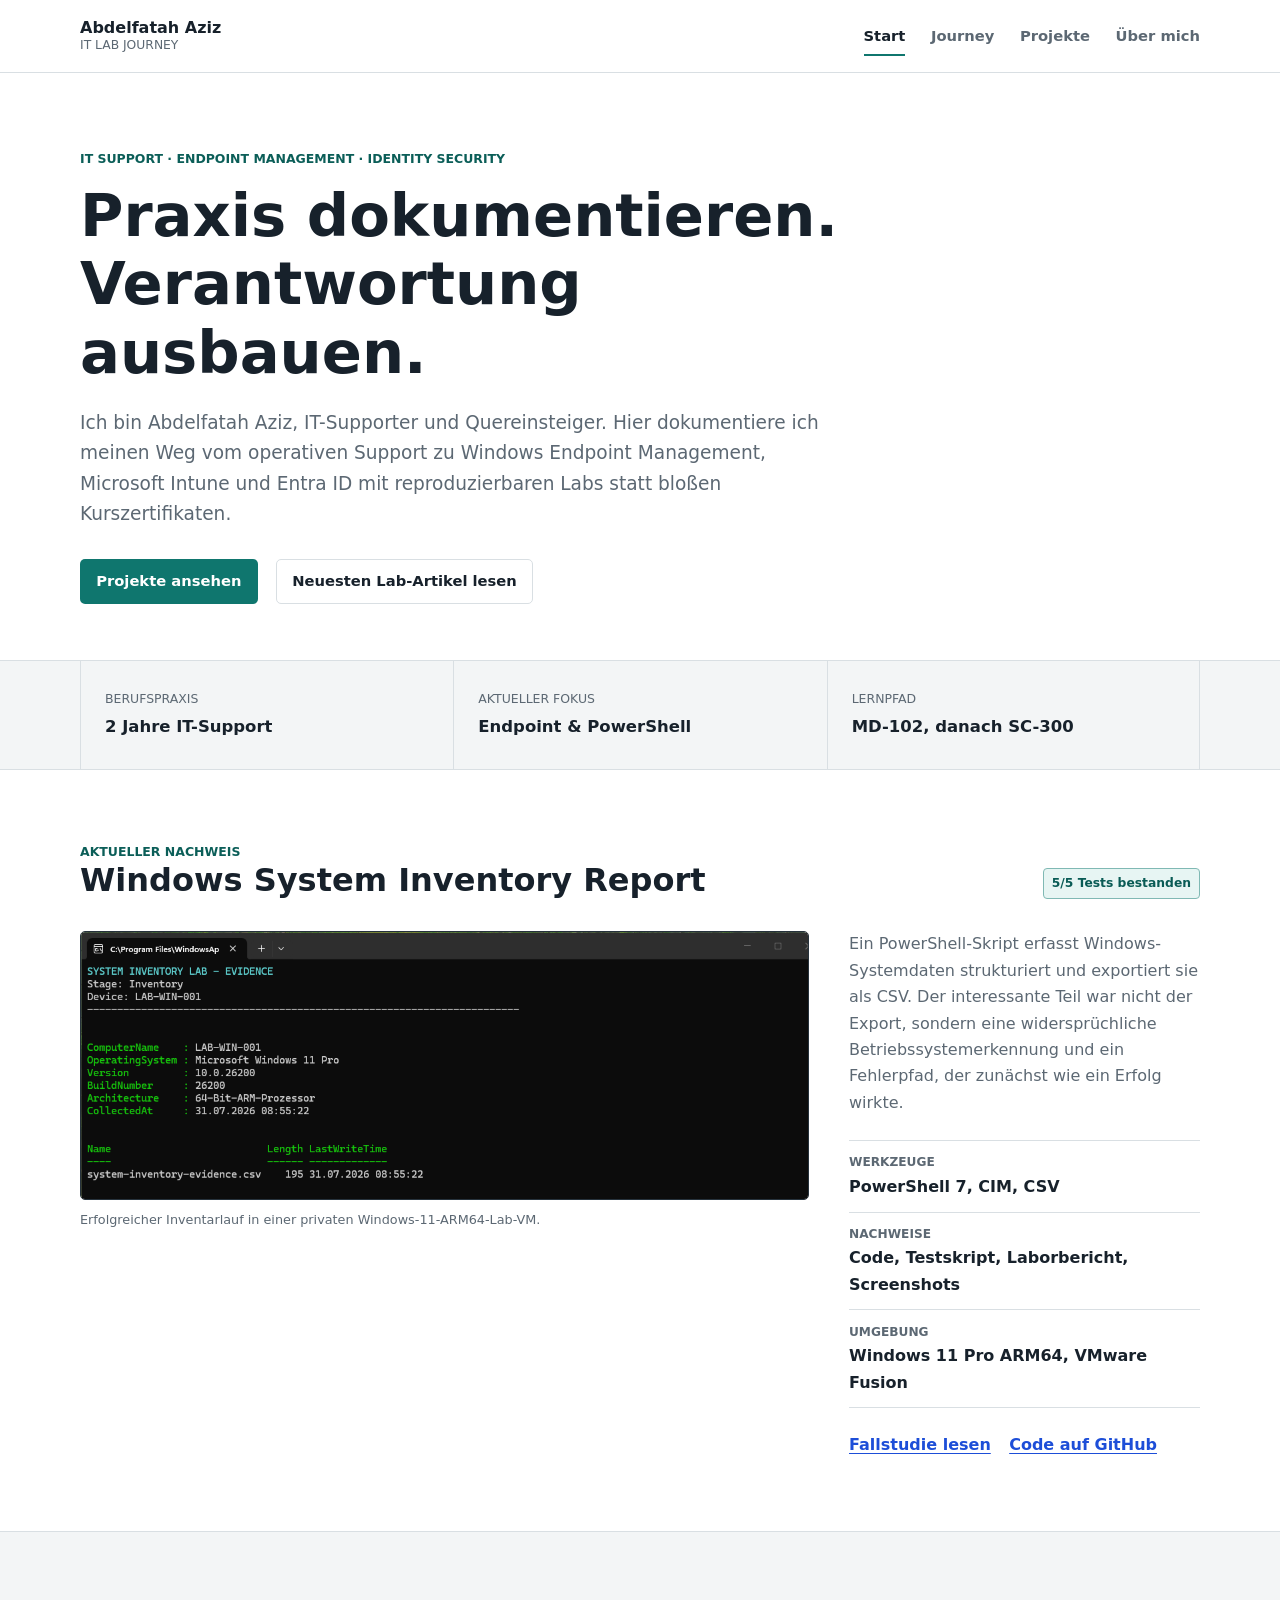
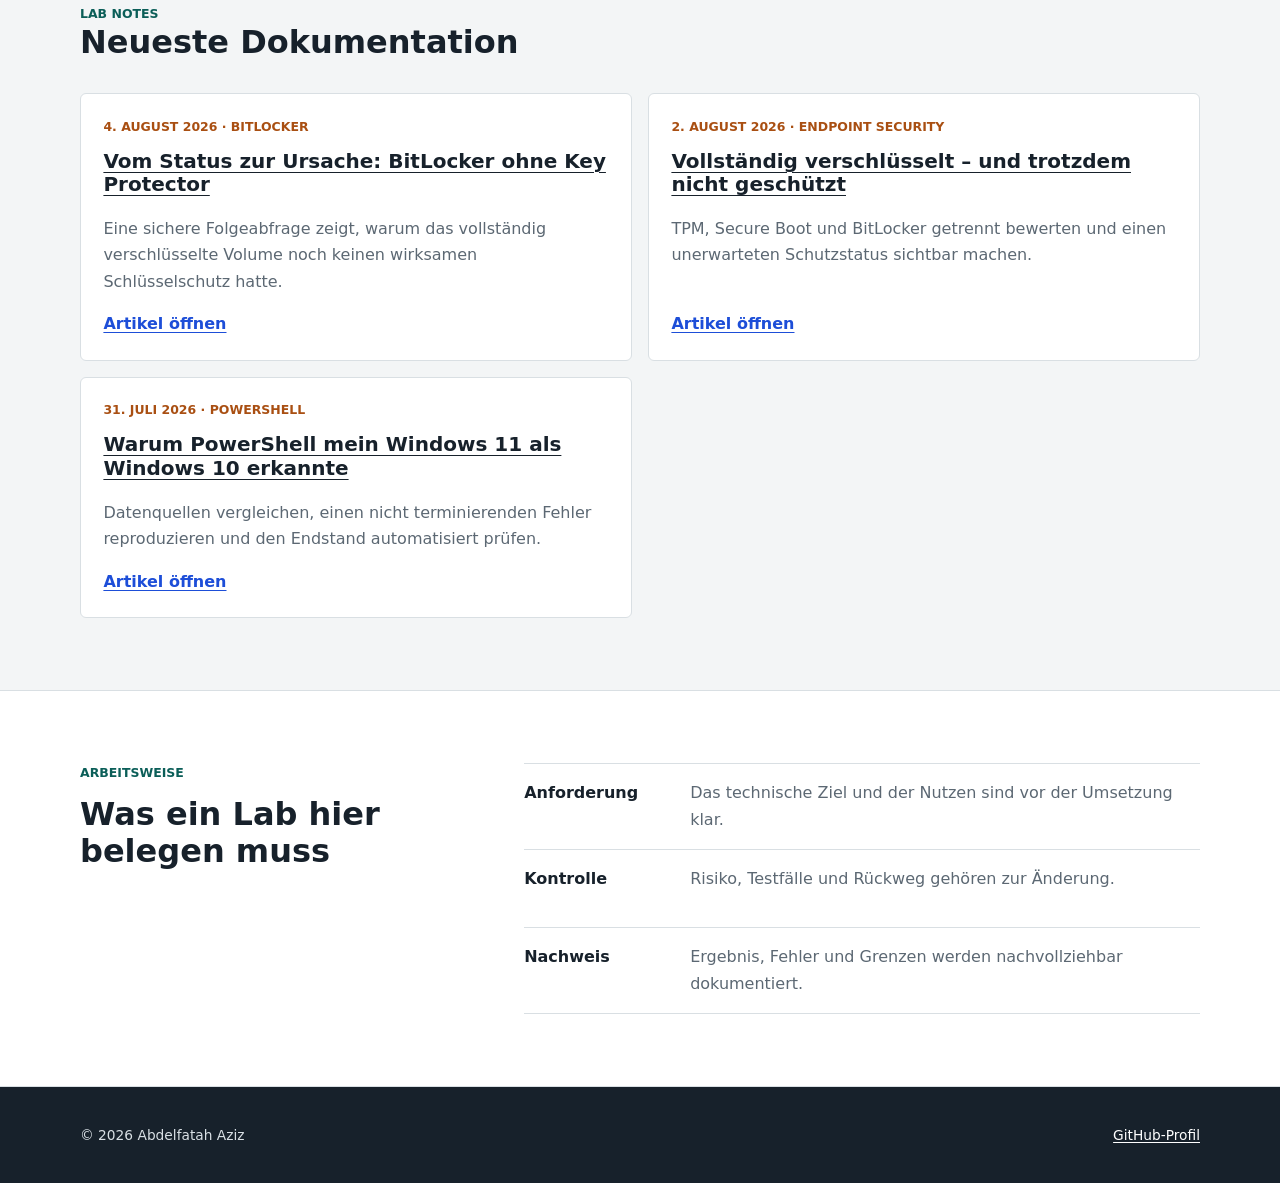
==== commit ddc6e527: "Publish BitLocker protector diagnosis" ====
--- a/index.html
+++ b/index.html
@@ -44,7 +44,7 @@
         </p>
         <div class="actions" aria-label="Direkteinstiege">
           <a class="button button-primary" href="/projects.html">Projekte ansehen</a>
-          <a class="button button-secondary" href="/blog/endpoint-security-readiness.html">Neuesten Lab-Artikel lesen</a>
+          <a class="button button-secondary" href="/blog/bitlocker-key-protector-diagnose.html">Neuesten Lab-Artikel lesen</a>
         </div>
       </section>
 
@@ -109,6 +109,12 @@
           </div>
           <div class="entry-grid">
             <article class="entry-card">
+              <p class="entry-meta"><time datetime="2026-08-04">4. August 2026</time> · BitLocker</p>
+              <h3><a href="/blog/bitlocker-key-protector-diagnose.html">Vom Status zur Ursache: BitLocker ohne Key Protector</a></h3>
+              <p>Eine sichere Folgeabfrage zeigt, warum das vollständig verschlüsselte Volume noch keinen wirksamen Schlüsselschutz hatte.</p>
+              <a class="entry-link" href="/blog/bitlocker-key-protector-diagnose.html">Artikel öffnen</a>
+            </article>
+            <article class="entry-card">
               <p class="entry-meta"><time datetime="2026-08-02">2. August 2026</time> · Endpoint Security</p>
               <h3><a href="/blog/endpoint-security-readiness.html">Vollständig verschlüsselt – und trotzdem nicht geschützt</a></h3>
               <p>TPM, Secure Boot und BitLocker getrennt bewerten und einen unerwarteten Schutzstatus sichtbar machen.</p>
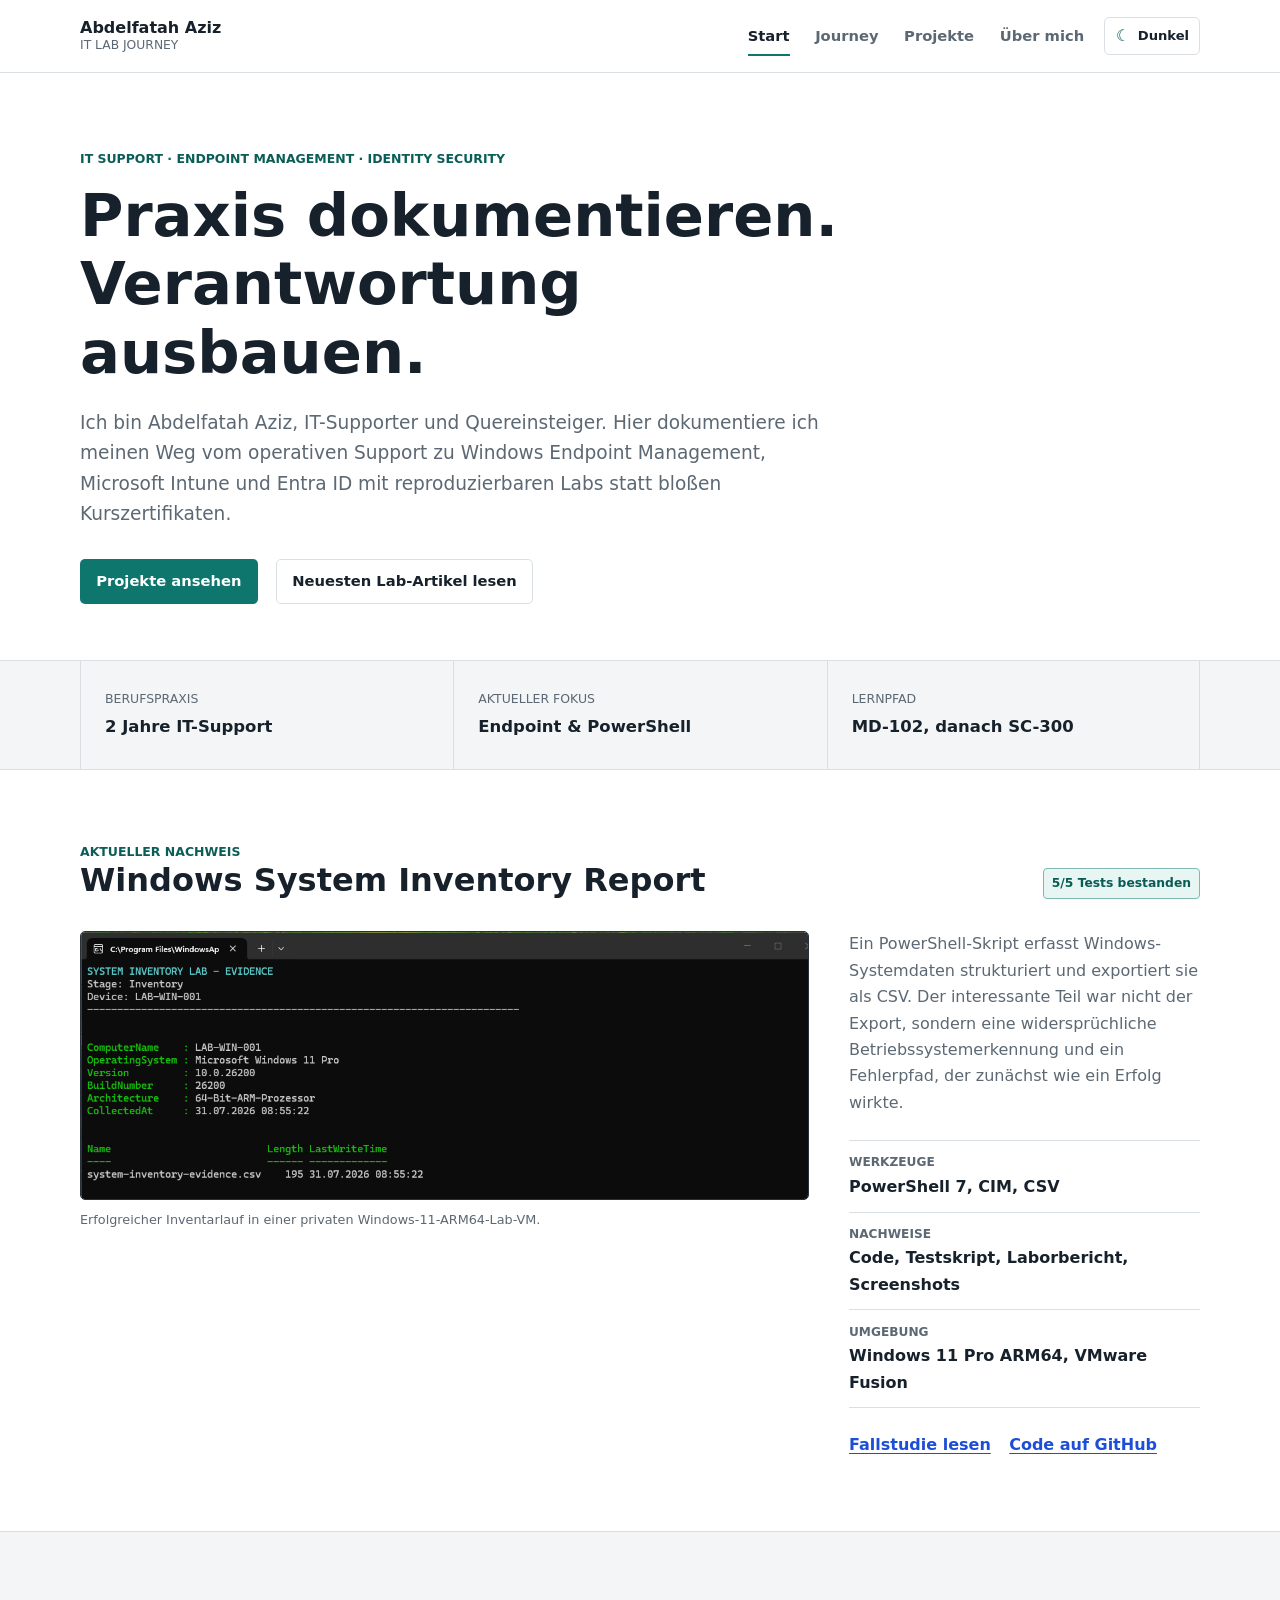
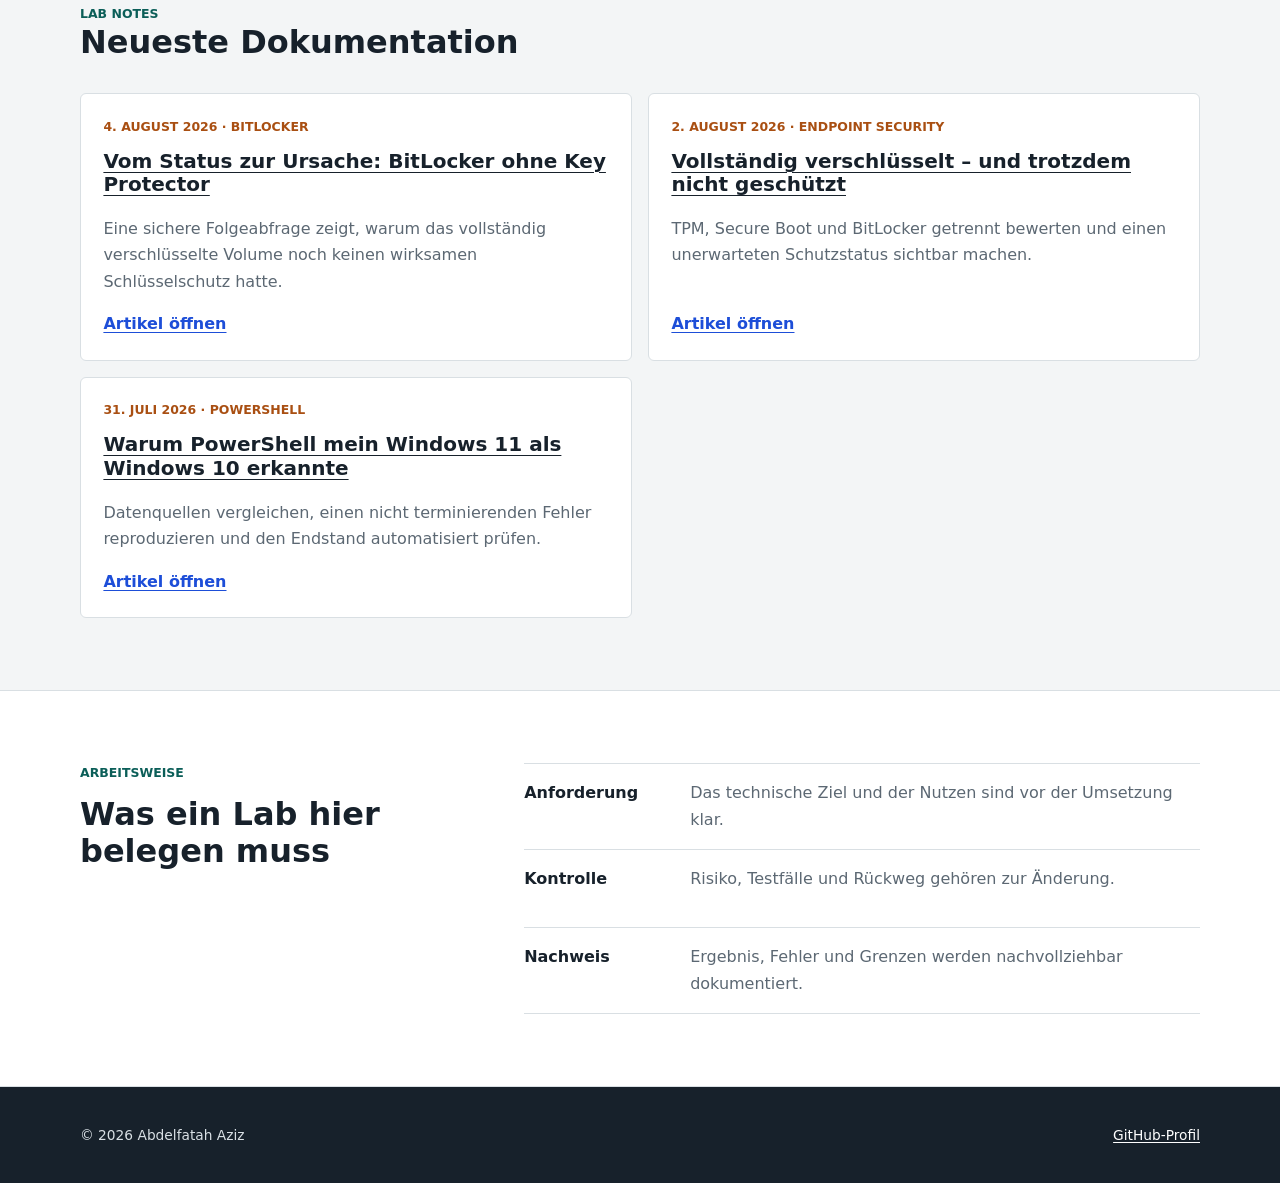
==== commit 58090b92: "Add persistent dark mode toggle" ====
--- a/index.html
+++ b/index.html
@@ -13,6 +13,7 @@
     <meta property="og:image" content="https://fadidelba.github.io/assets/images/system-inventory/03-successful-inventory.png">
     <link rel="canonical" href="https://fadidelba.github.io/">
     <link rel="icon" href="/favicon.svg" type="image/svg+xml">
+    <script src="/assets/js/theme.js"></script>
     <link rel="stylesheet" href="/assets/css/site.css">
   </head>
   <body>
@@ -23,12 +24,15 @@
           <span class="brand-name">Abdelfatah Aziz</span>
           <span class="brand-role">IT Lab Journey</span>
         </a>
-        <nav class="site-nav" aria-label="Hauptnavigation">
-          <a href="/" aria-current="page">Start</a>
-          <a href="/journey.html">Journey</a>
-          <a href="/projects.html">Projekte</a>
-          <a href="/about.html">Über mich</a>
-        </nav>
+        <div class="header-actions">
+          <nav class="site-nav" aria-label="Hauptnavigation">
+            <a href="/" aria-current="page">Start</a>
+            <a href="/journey.html">Journey</a>
+            <a href="/projects.html">Projekte</a>
+            <a href="/about.html">Über mich</a>
+          </nav>
+          <button class="theme-toggle" type="button" data-theme-toggle aria-pressed="false" aria-label="Dunkles Farbschema aktivieren"><span class="theme-toggle-icon" data-theme-icon aria-hidden="true">☾</span><span data-theme-label>Dunkel</span></button>
+        </div>
       </div>
     </header>
 
--- a/assets/css/site.css
+++ b/assets/css/site.css
@@ -7,10 +7,40 @@
   --border: #d9dfe3;
   --accent: #0f766e;
   --accent-dark: #0b5e58;
+  --accent-button-ink: #ffffff;
   --link: #1d4ed8;
   --warm: #a94f12;
   --code: #101820;
+  --header-bg: rgba(255, 255, 255, 0.96);
+  --body-copy: #303b44;
+  --panel-alt: #fafbfb;
+  --callout-bg: #eef7f6;
+  --tag-ink: #3f4b55;
+  --footer-bg: #17212b;
+  --footer-ink: #d9e0e5;
   --max-width: 1120px;
+}
+
+:root[data-theme="dark"] {
+  color-scheme: dark;
+  --ink: #edf4f2;
+  --muted: #a9b7b3;
+  --soft: #141d1b;
+  --surface: #0b1110;
+  --border: #2b3b37;
+  --accent: #61cbbd;
+  --accent-dark: #89ded3;
+  --accent-button-ink: #071310;
+  --link: #82b8ff;
+  --warm: #f0ad6b;
+  --code: #050908;
+  --header-bg: rgba(11, 17, 16, 0.96);
+  --body-copy: #cbd6d3;
+  --panel-alt: #101816;
+  --callout-bg: #112522;
+  --tag-ink: #c2cfcb;
+  --footer-bg: #070b0a;
+  --footer-ink: #cbd6d3;
 }
 
 * {
@@ -134,7 +164,7 @@
   top: 0;
   z-index: 20;
   border-bottom: 1px solid var(--border);
-  background: rgba(255, 255, 255, 0.96);
+  background: var(--header-bg);
 }
 
 .header-inner {
@@ -168,6 +198,47 @@
   align-items: center;
   gap: 1.6rem;
   white-space: nowrap;
+}
+
+.header-actions {
+  display: flex;
+  align-items: center;
+  gap: 1.25rem;
+}
+
+.theme-toggle {
+  min-height: 38px;
+  flex-shrink: 0;
+  display: inline-flex;
+  align-items: center;
+  justify-content: center;
+  gap: 0.42rem;
+  padding: 0.38rem 0.62rem;
+  border: 1px solid var(--border);
+  border-radius: 5px;
+  background: var(--surface);
+  color: var(--ink);
+  font: inherit;
+  font-size: 0.82rem;
+  font-weight: 700;
+  cursor: pointer;
+}
+
+.theme-toggle:hover {
+  background: var(--soft);
+}
+
+.theme-toggle-icon {
+  width: 1rem;
+  color: var(--accent-dark);
+  font-size: 1rem;
+  line-height: 1;
+}
+
+.theme-toggle-floating {
+  position: fixed;
+  top: 1rem;
+  right: 1rem;
 }
 
 .site-nav a {
@@ -244,7 +315,7 @@
 
 .button-primary {
   background: var(--accent);
-  color: #fff;
+  color: var(--accent-button-ink);
 }
 
 .button-primary:hover {
@@ -447,7 +518,7 @@
 }
 
 .entry-card-next {
-  background: #fafbfb;
+  background: var(--panel-alt);
 }
 
 .principles {
@@ -602,7 +673,7 @@
   border: 1px solid var(--border);
   border-radius: 4px;
   background: var(--soft);
-  color: #3f4b55;
+  color: var(--tag-ink);
   font-size: 0.78rem;
   font-weight: 650;
 }
@@ -686,7 +757,7 @@
 }
 
 .prose {
-  color: #303b44;
+  color: var(--body-copy);
 }
 
 .prose h2 {
@@ -795,7 +866,7 @@
   margin-top: 2rem;
   padding: 1.25rem;
   border-left: 4px solid var(--accent);
-  background: #eef7f6;
+  background: var(--callout-bg);
 }
 
 .article-callout p {
@@ -816,8 +887,8 @@
 
 .site-footer {
   border-top: 1px solid var(--border);
-  background: var(--ink);
-  color: #d9e0e5;
+  background: var(--footer-bg);
+  color: var(--footer-ink);
 }
 
 .footer-inner {
@@ -879,19 +950,7 @@
   }
 }
 
-@media (max-width: 660px) {
-  .shell {
-    width: min(100% - 32px, var(--max-width));
-  }
-
-  h1 {
-    font-size: 2.25rem;
-  }
-
-  h2 {
-    font-size: 1.65rem;
-  }
-
+@media (max-width: 760px) {
   .site-header {
     position: static;
   }
@@ -903,10 +962,35 @@
     gap: 0.75rem;
   }
 
+  .header-actions {
+    width: 100%;
+    align-items: flex-start;
+    flex-direction: column;
+    gap: 0.75rem;
+  }
+
   .site-nav {
     width: 100%;
     gap: 0.85rem 1.2rem;
     flex-wrap: wrap;
+  }
+}
+
+@media (max-width: 660px) {
+  .shell {
+    width: min(100% - 32px, var(--max-width));
+  }
+
+  h1 {
+    font-size: 2.25rem;
+  }
+
+  h2 {
+    font-size: 1.65rem;
+  }
+
+  .theme-toggle {
+    min-height: 36px;
   }
 
   .site-nav a {
@@ -1025,14 +1109,28 @@
 }
 
 @media print {
+  :root,
+  :root[data-theme="dark"] {
+    color-scheme: light;
+    --ink: #000000;
+    --muted: #333333;
+    --soft: #ffffff;
+    --surface: #ffffff;
+    --border: #b8b8b8;
+    --body-copy: #000000;
+    --callout-bg: #ffffff;
+  }
+
   .site-header,
   .site-footer,
   .article-toc,
-  .actions {
+  .actions,
+  .theme-toggle {
     display: none;
   }
 
   body {
+    background: #ffffff;
     color: #000;
   }
 
